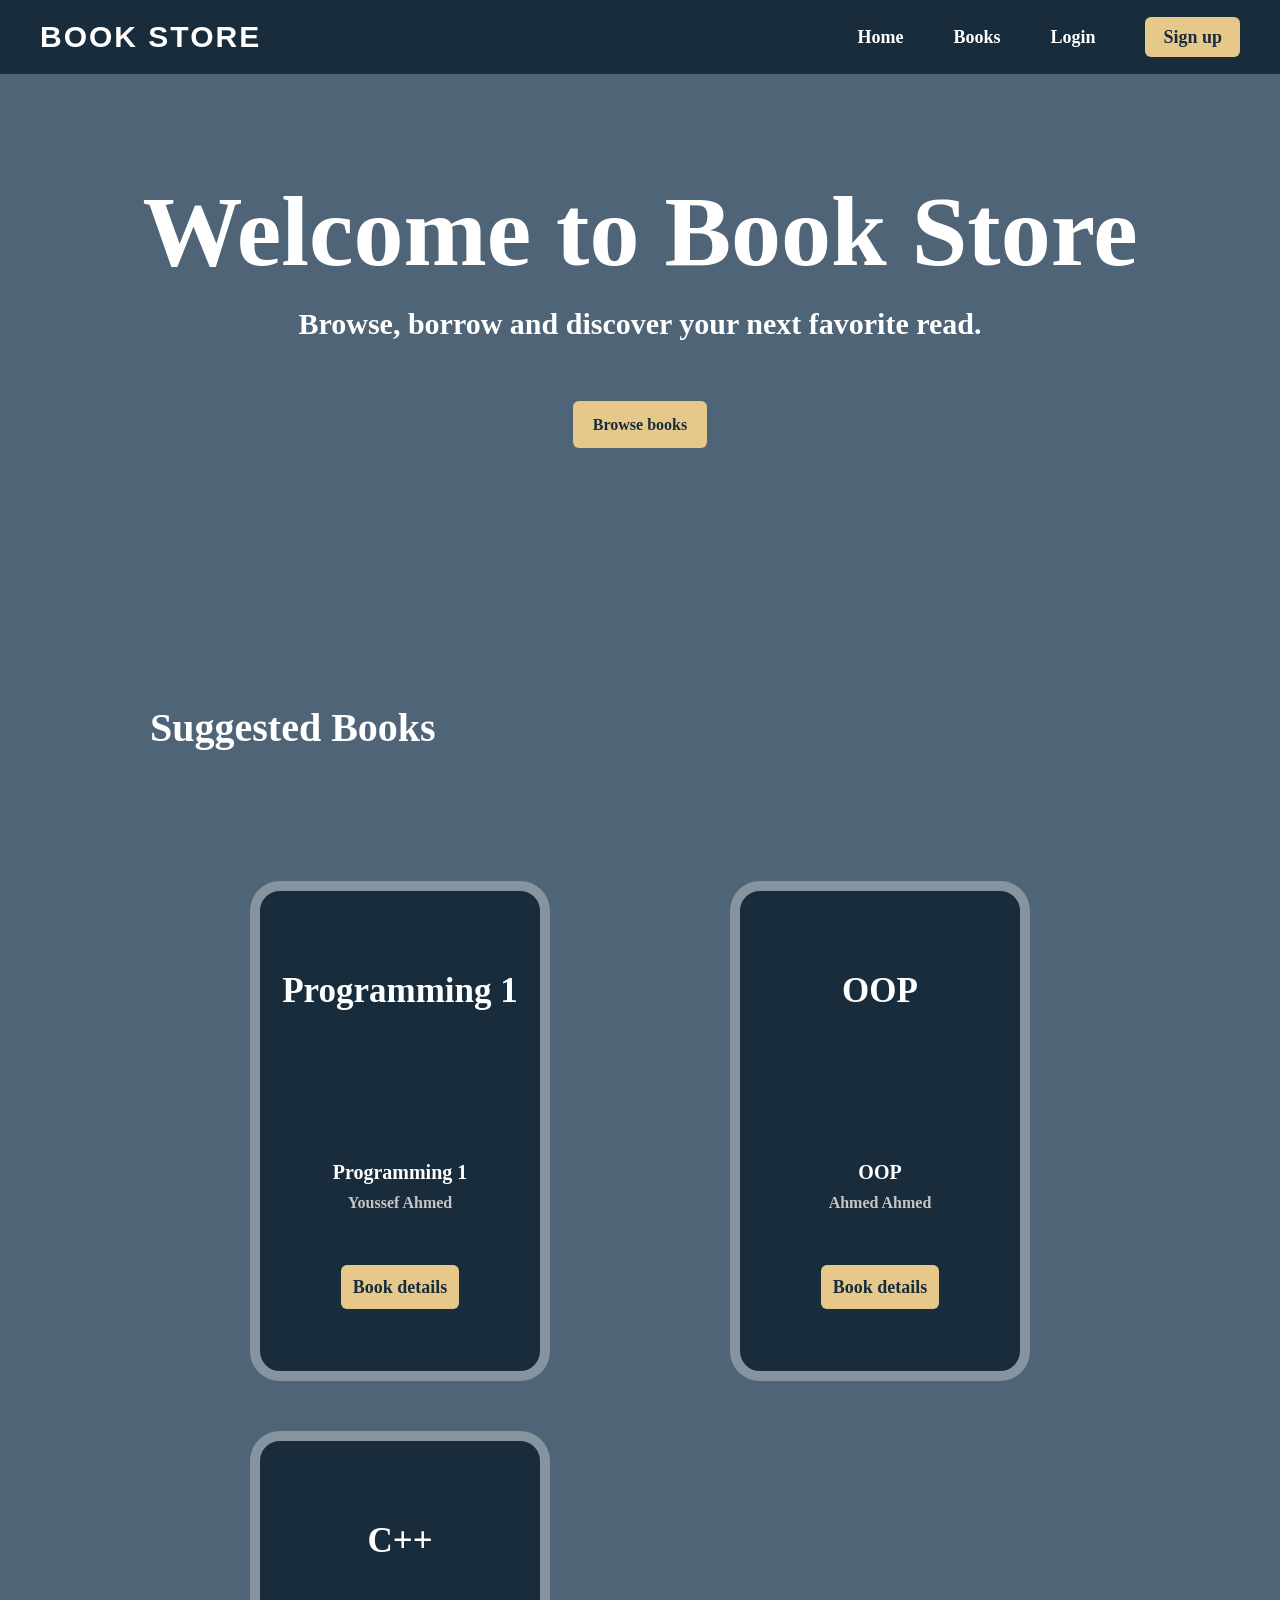
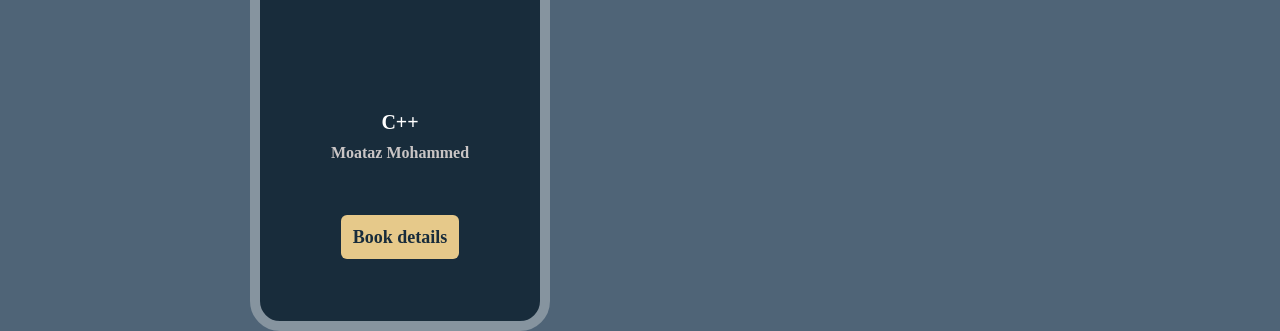
==== index.html @ b62359c9 "Index file" ====
<!DOCTYPE html>
<html lang="en">

<head>
    <meta charset="UTF-8">
    <meta name="viewport" content="width=device-width, initial-scale=1.0">
    <link rel="stylesheet" href="style.css">
    <title>Online Library</title>
</head>

<body>
    <header>
        <nav class="navbar">
            <a href="index.html" class="logo">Book Store</a>
            <div class="Links">
                <li><a href="index.html">Home</a></li>
                <li><a href="#">Books</a></li>
                <li><a href="#">Login</a></li>
                <li><a href="#" class="signup">Sign up</a></li>
            </div>
        </nav>
    </header>
    <div class="welcome">
        <h1>Welcome to Book Store <br></h1>
        <br>
        <p class="desc">Browse, borrow and discover your next favorite read.</p>
        <div class="browse"><a href="#">Browse books</a></div>
        <p class="sugtext">Suggested Books</p>
        <div class="suggested">
            <div class="book1">
                Programming 1
                <br>
                <p class="name">Programming 1</p>
                <p class="author">Youssef Ahmed</p>
                <a href="#">Book details</a>
            </div>
            <div class="book2">
                OOP
                <br>
                <p class="name">OOP</p>
                <p class="author">Ahmed Ahmed</p>
                <a href="#">Book details</a>
            </div>
            <div class="book3">
                C++
                <br>
                <p class="name">C++</p>
                <p class="author">Moataz Mohammed</p>
                <a href="#">Book details</a>
            </div>
        </div>
    </div>
    <footer>

    </footer>
</body>

</html>
---- style.css ----
*{
    padding: 0;
    margin: 0;
    font-family:Georgia, 'Times New Roman', Times, serif;

}
body
{
    background-color: rgb(79, 100, 119);
}
header {
    background-color: #182c3b;
}
.navbar {
    max-width: 1200px;
    margin: auto auto;
    padding: 20px 5px;
    display: flex;
    justify-content: space-between;
    align-items: center;
    gap: 26px;
}
.logo {
    text-decoration: none;
    color: #ffffff;
    letter-spacing: 2px;
    text-transform: uppercase;
    font-weight:800;
    font-size:30px; 
    font-family: 'Franklin Gothic Medium', 'Arial Narrow', Arial, sans-serif;

}
.Links
{
    display: flex;
    justify-content:space-between;
    list-style-type: none;
    gap: 50px;
    flex-wrap: wrap;
}
.Links a{
    text-decoration: none;
    color:#ffffff;
    font-weight: 800;
    font-size: 18px;
    gap: 50px;
}
.Links .signup{
    background-color:#e6c98a ;
    color: #182c3b;
    padding: 10px 18px;
    border-radius: 6px;
    font-weight: bolder;
}
a:hover{
    color: gold;
}
.Links .signup:hover {
    background-color: #f0d9a5;
}
.welcome h1{
    color:#ffffff;
    font-weight: 900;
    font-size: 100px;
    text-align: center;
    font-family:Georgia, 'Times New Roman', Times, serif;
    padding-top: 100px;
    
}
.welcome .desc{
    color:#ffffff;
    font-weight: 900;
    font-family:Georgia, 'Times New Roman', Times, serif;
    font-size: 30px;
    text-align: center;
}
.welcome .browse{
    margin-top:75px ;
    text-align: center;
}
.welcome .browse a{
    background-color:#e6c98a ;
    text-decoration: none;
    color: #182c3b;
    font-weight: 900;
    padding: 15px 20px;
    border-radius: 6px;
}
.welcome .browse a:hover{
    background-color: #f0d9a5;
}
.welcome .sugtext{
    margin-top:270px ;
    color: #ffffff;
    font-size: 40px;
    font-weight: 900;
    padding-left: 150px;
    
}
.welcome .suggested {
    height: 500px;
    margin-top: 130px;
    display:flex;
    padding:0 250px;
    justify-content: space-between;
    gap: 50px;
    flex-direction:row;
    flex-wrap: wrap;
}
.suggested div{
    height: 400px;
    width:280px;
    border:solid 10px;
    border-radius: 30px;
    border-color: rgb(134, 148, 159);
    background-color: #182c3b;
    text-align: center;
    color:#ffffff;
    font-size: 35px;
    padding-top: 80px;
    font-weight: 900;
}
.suggested .book1 .name ,
.suggested .book2 .name ,
.suggested .book3 .name 
{
    padding-top: 150px;
    font-size: 20px;
    font-weight: 900;
}
.suggested .book1 .author,
.suggested .book2 .author,
.suggested .book3 .author
{
    padding-top: 10px;
    font-size: 16px;
    color: #c9c5c5;
    margin-bottom: 50px;
}
.suggested .book1 a,
.suggested .book2 a,
.suggested .book3 a{
    background-color:#e6c98a ;
    text-decoration: none;
    color: #182c3b;
    font-weight: 900;
    margin-top: 150px;
    padding: 12px;
    border-radius: 6px;
    font-size: 18px;
}
.suggested .book1 a:hover{
    background-color: #f0d9a5;
}
.suggested .book2 a:hover{
    background-color: #f0d9a5;
}
.suggested .book3 a:hover{
    background-color: #f0d9a5;
}
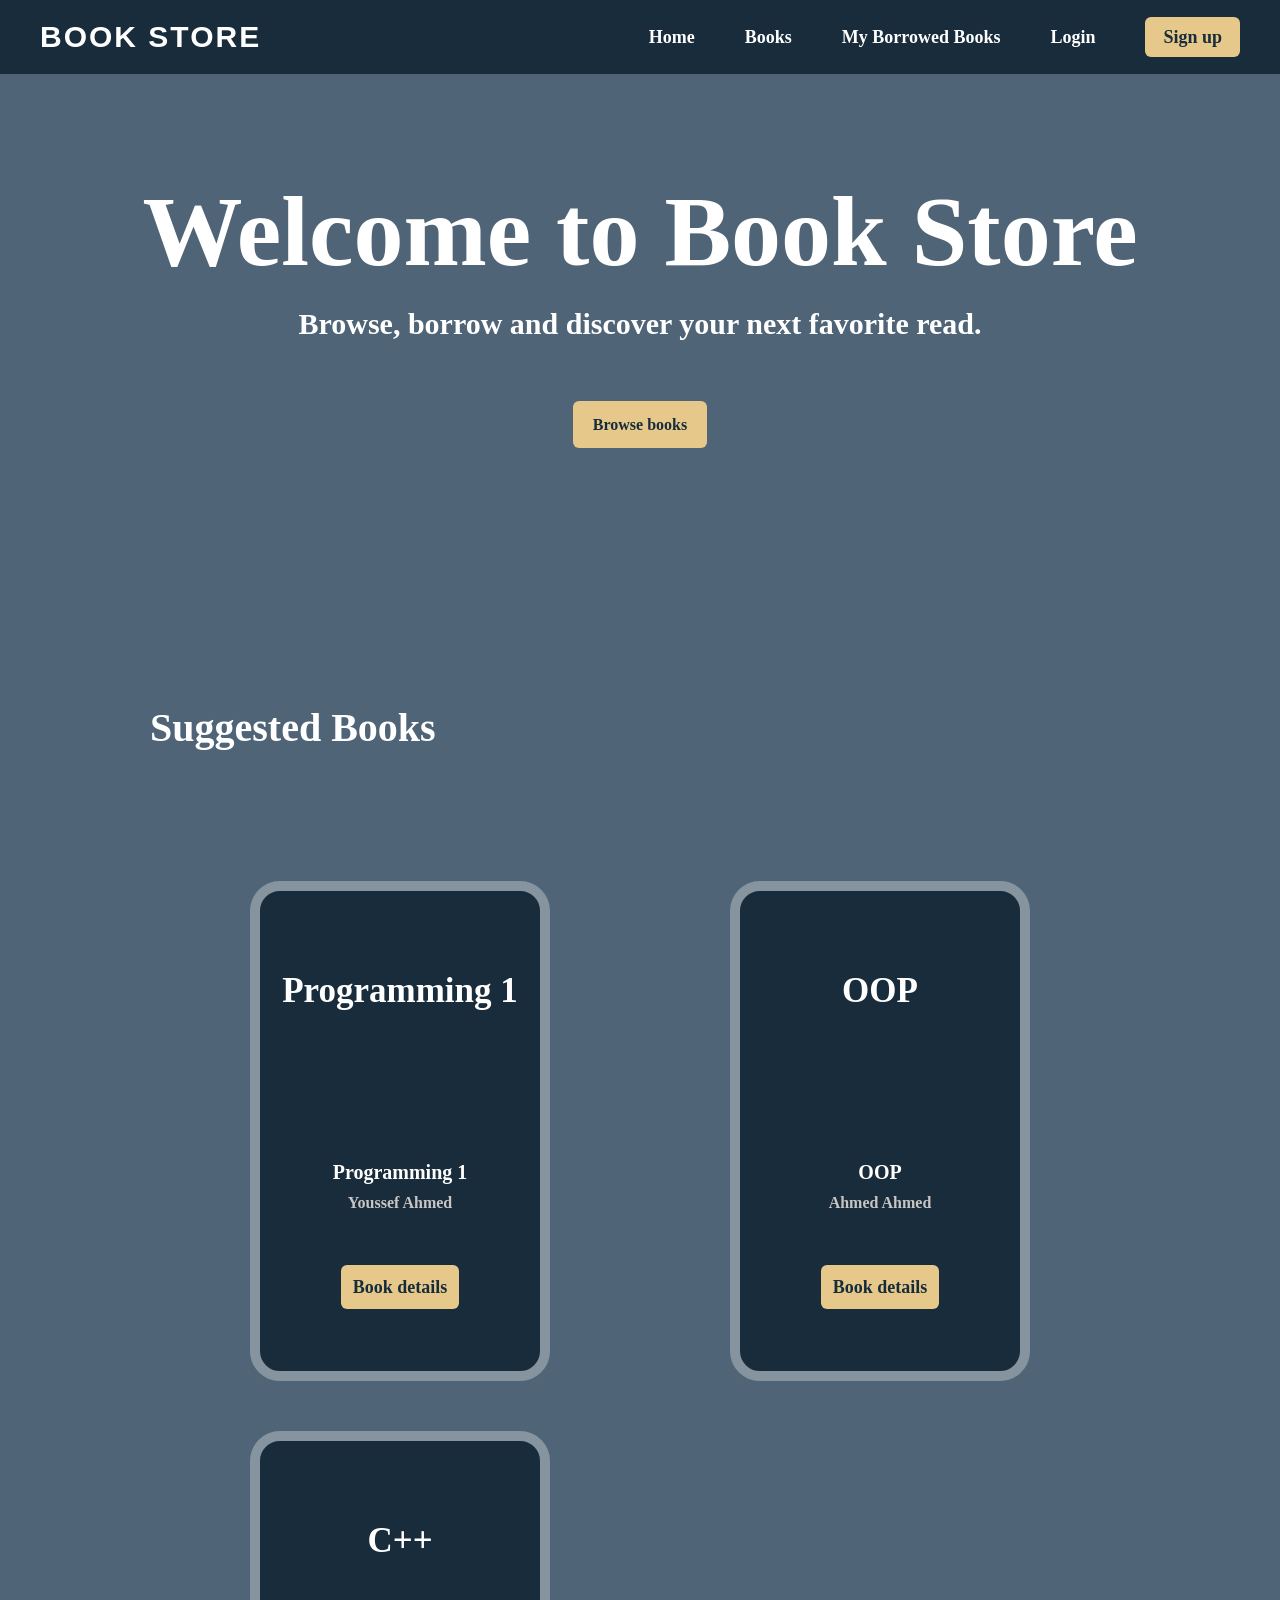
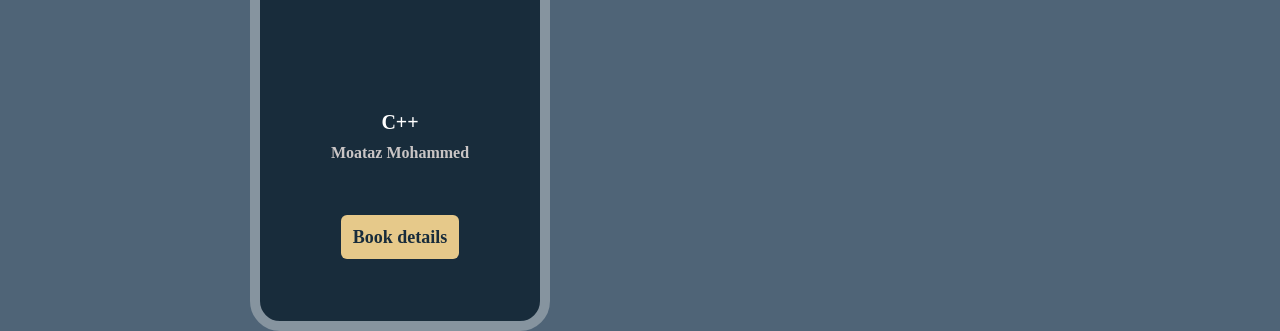
==== commit 3c7c5844: "Add files via upload" ====
--- a/index.html
+++ b/index.html
@@ -14,9 +14,10 @@
             <a href="index.html" class="logo">Book Store</a>
             <div class="Links">
                 <li><a href="index.html">Home</a></li>
-                <li><a href="#">Books</a></li>
-                <li><a href="#">Login</a></li>
-                <li><a href="#" class="signup">Sign up</a></li>
+                <li><a href="books.html">Books</a></li>
+                <li><a href="my-books.html">My Borrowed Books</a></li>
+                <li><a href="login.html">Login</a></li>
+                <li><a href="signup.html" class="signup">Sign up</a></li>
             </div>
         </nav>
     </header>
@@ -24,7 +25,7 @@
         <h1>Welcome to Book Store <br></h1>
         <br>
         <p class="desc">Browse, borrow and discover your next favorite read.</p>
-        <div class="browse"><a href="#">Browse books</a></div>
+        <div class="browse"><a href="books.html">Browse books</a></div>
         <p class="sugtext">Suggested Books</p>
         <div class="suggested">
             <div class="book1">
@@ -32,21 +33,21 @@
                 <br>
                 <p class="name">Programming 1</p>
                 <p class="author">Youssef Ahmed</p>
-                <a href="#">Book details</a>
+                <a href="book-details.html">Book details</a>
             </div>
             <div class="book2">
                 OOP
                 <br>
                 <p class="name">OOP</p>
                 <p class="author">Ahmed Ahmed</p>
-                <a href="#">Book details</a>
+                <a href="book-details.html">Book details</a>
             </div>
             <div class="book3">
                 C++
                 <br>
                 <p class="name">C++</p>
                 <p class="author">Moataz Mohammed</p>
-                <a href="#">Book details</a>
+                <a href="book-details.html">Book details</a>
             </div>
         </div>
     </div>
--- a/style.css
+++ b/style.css
@@ -157,4 +157,622 @@
 }
 .suggested .book3 a:hover{
     background-color: #f0d9a5;
-}+}
+
+
+/* ===== Added styles for Muhammad's Login and Sign Up pages ===== */
+
+.auth-page {
+    min-height: 75vh;
+    display: flex;
+    justify-content: center;
+    align-items: center;
+    padding: 50px 20px;
+}
+
+.auth-card {
+    width: 100%;
+    max-width: 500px;
+    padding: 35px;
+    border: 1px solid rgb(134, 148, 159);
+    border-radius: 20px;
+    background-color: #182c3b;
+    color: #ffffff;
+    box-shadow: 0 12px 30px rgba(0, 0, 0, 0.18);
+}
+
+.auth-card h1 {
+    margin-bottom: 12px;
+    color: #ffffff;
+    font-size: 38px;
+    text-align: center;
+}
+
+.auth-card .intro {
+    margin-bottom: 28px;
+    color: #d6dce1;
+    line-height: 1.6;
+    text-align: center;
+}
+
+.auth-card .eyebrow {
+    margin-bottom: 10px;
+    color: #e6c98a;
+    font-size: 12px;
+    font-weight: 800;
+    letter-spacing: 2px;
+    text-align: center;
+}
+
+.auth-card .form-group {
+    margin-bottom: 18px;
+}
+
+.auth-card .form-group label {
+    display: block;
+    margin-bottom: 8px;
+    color: #ffffff;
+    font-weight: 700;
+}
+
+.auth-card .form-group input,
+.auth-card .form-group select {
+    width: 100%;
+    min-height: 46px;
+    padding: 12px;
+    border: 1px solid #c7d0d8;
+    border-radius: 7px;
+    background-color: #ffffff;
+    color: #182c3b;
+    font-size: 15px;
+}
+
+.auth-card .form-group input:focus,
+.auth-card .form-group select:focus {
+    outline: 3px solid rgba(230, 201, 138, 0.45);
+    border-color: #e6c98a;
+}
+
+.auth-card .form-group small {
+    display: block;
+    margin-top: 7px;
+    color: #d6dce1;
+    font-size: 12px;
+    line-height: 1.5;
+}
+
+.auth-card .primary-button {
+    width: 100%;
+    margin-top: 5px;
+    padding: 14px 18px;
+    border: none;
+    border-radius: 7px;
+    background-color: #e6c98a;
+    color: #182c3b;
+    font-size: 16px;
+    font-weight: 900;
+    cursor: pointer;
+}
+
+.auth-card .primary-button:hover {
+    background-color: #f0d9a5;
+}
+
+.auth-card .form-message {
+    margin-top: 14px;
+    font-size: 14px;
+    line-height: 1.5;
+}
+
+.auth-card .form-message:empty {
+    display: none;
+}
+
+.auth-card .form-message.success {
+    color: #e4f4e8;
+}
+
+.auth-card .form-message.error {
+    color: #ffd0d0;
+}
+
+.auth-card .switch-page {
+    margin-top: 24px;
+    color: #d6dce1;
+    line-height: 1.6;
+    text-align: center;
+}
+
+.auth-card .switch-page a,
+.auth-card .back-link {
+    color: #e6c98a;
+    font-weight: 800;
+    text-decoration: none;
+}
+
+.auth-card .switch-page a:hover,
+.auth-card .back-link:hover {
+    text-decoration: underline;
+}
+
+.auth-card .back-link {
+    display: block;
+    margin-top: 20px;
+    text-align: center;
+}
+
+@media (max-width: 600px) {
+    .auth-page {
+        padding: 28px 14px;
+    }
+
+    .auth-card {
+        padding: 25px 20px;
+    }
+
+    .auth-card h1 {
+        font-size: 30px;
+    }
+}
+
+/* ===== Added styles for Ahmed's Books page ===== */
+
+
+.search-container {
+    display: flex;
+    justify-content: center;
+    align-items: center;
+    gap: 10px;
+    margin: 30px 0;
+}
+
+.search-container input {
+    width: 300px;
+    padding: 12px;
+    border: 1px solid #ccc;
+    border-radius: 8px;
+    outline: none;
+}
+
+.search-container input:focus {
+    border-color: #2563eb;
+}
+
+.search-container button {
+    padding: 12px 20px;
+    background-color: #e6c98a;
+    color: white;
+    border: none;
+    border-radius: 8px;
+    cursor: pointer;
+}
+
+.search-container button:hover {
+    background-color: #f0d9a5;
+}
+
+
+.filter-container {
+    display: flex;
+    align-items: center;
+    justify-content: center;
+    gap: 15px;
+    margin-top: 40px;
+    margin-bottom: 30px;
+}
+
+.filter-container label {
+    color: #ffffff;
+    font-size: 20px;
+    font-weight: 900;
+}
+
+.filter-container select {
+    width: 220px;
+    padding: 12px;
+    border: 2px solid rgb(134, 148, 159);
+    border-radius: 8px;
+    background-color: #182c3b;
+    color: #ffffff;
+    font-size: 16px;
+    cursor: pointer;
+}
+
+.filter-container select:focus {
+    outline: none;
+    border-color: #e6c98a;
+}
+
+.filter-container select option {
+    background-color: #182c3b;
+    color: #ffffff;
+}
+
+
+.cards {
+    height: 500px;
+    margin-top: 130px;
+    display:flex;
+    padding:0 250px;
+    justify-content: space-between;
+    gap: 50px;
+    flex-direction:row;
+    flex-wrap: wrap;
+}
+
+.book-card {
+    height: 400px;
+    width:280px;
+    border:solid 10px;
+    border-radius: 30px;
+    border-color: rgb(134, 148, 159);
+    background-color: #182c3b;
+    text-align: center;
+    color:#ffffff;
+    font-size: 35px;
+    padding-top: 80px;
+    font-weight: 900;
+}
+
+.book-card .name {
+    padding-top: 150px;
+    font-size: 20px;
+    font-weight: 900;
+}
+
+.book-card .author {
+    padding-top: 10px;
+    font-size: 16px;
+    color: #c9c5c5;
+    margin-bottom: 50px;
+}
+
+.book-card a {
+    background-color:#e6c98a ;
+    text-decoration: none;
+    color: #182c3b;
+    font-weight: 900;
+    margin-top: 150px;
+    padding: 12px;
+    border-radius: 6px;
+    font-size: 18px;
+}
+
+.book-card a:hover {
+    background-color: #f0d9a5;
+}
+
+
+/* ===== Book Details page (book-details.html) Amr ===== */
+
+.details-page {
+    max-width: 1000px;
+    margin: 0 auto;
+    padding: 50px 20px 70px;
+}
+
+.details-card {
+    display: flex;
+    gap: 40px;
+    margin-bottom: 40px;
+    padding: 35px;
+    border: 1px solid rgb(134, 148, 159);
+    border-radius: 20px;
+    background-color: #182c3b;
+    color: #ffffff;
+}
+
+.details-card:last-child {
+    margin-bottom: 0;
+}
+
+.book-cover {
+    width: 260px;
+    height: 360px;
+    display: flex;
+    justify-content: center;
+    align-items: center;
+    padding: 20px;
+    border: 10px solid rgb(134, 148, 159);
+    border-radius: 30px;
+    background-color: #0f1f2b;
+    color: #ffffff;
+    font-size: 28px;
+    font-weight: 900;
+    text-align: center;
+}
+
+.details-info {
+    flex: 1;
+}
+
+.details-info h1 {
+    margin-bottom: 18px;
+    color: #ffffff;
+    font-size: 40px;
+    font-weight: 900;
+}
+
+.status-badge {
+    display: inline-block;
+    margin-bottom: 22px;
+    padding: 7px 16px;
+    border-radius: 50px;
+    font-size: 14px;
+    font-weight: 800;
+}
+
+.status-badge.available {
+    background-color: #2e7d4f;
+    color: #e4f4e8;
+}
+
+.status-badge.borrowed {
+    background-color: #8a3b3b;
+    color: #ffd0d0;
+}
+
+.meta-list {
+    margin-bottom: 22px;
+    border-top: 1px solid rgba(255, 255, 255, 0.12);
+}
+
+.meta-row {
+    display: flex;
+    gap: 15px;
+    padding: 12px 0;
+    border-bottom: 1px solid rgba(255, 255, 255, 0.12);
+}
+
+.meta-row dt {
+    width: 110px;
+    color: #c9c5c5;
+    font-weight: 700;
+}
+
+.meta-row dd {
+    flex: 1;
+    color: #ffffff;
+}
+
+.description {
+    margin-bottom: 28px;
+}
+
+.description h2 {
+    margin-bottom: 8px;
+    color: #e6c98a;
+    font-size: 18px;
+}
+
+.description p {
+    color: #d6dce1;
+    line-height: 1.7;
+}
+
+.borrow-button {
+    padding: 14px 30px;
+    border: none;
+    border-radius: 7px;
+    background-color: #e6c98a;
+    color: #182c3b;
+    font-size: 16px;
+    font-weight: 900;
+    cursor: pointer;
+}
+
+.borrow-button:hover {
+    background-color: #f0d9a5;
+}
+
+.status-note {
+    padding: 14px 16px;
+    border-left: 5px solid #c76a6a;
+    border-radius: 6px;
+    background-color: rgba(138, 59, 59, 0.25);
+    color: #ffd0d0;
+    line-height: 1.6;
+}
+
+.status-note strong {
+    display: block;
+    margin-bottom: 4px;
+}
+
+@media (max-width: 800px) {
+    .details-card {
+        flex-direction: column;
+        align-items: center;
+        padding: 25px 20px;
+    }
+
+    .book-cover {
+        width: 220px;
+        height: 300px;
+        font-size: 24px;
+    }
+
+    .details-info {
+        width: 100%;
+    }
+
+    .details-info h1 {
+        font-size: 30px;
+    }
+
+    .meta-row {
+        flex-direction: column;
+        gap: 4px;
+    }
+
+    .meta-row dt {
+        width: auto;
+    }
+
+    .borrow-button {
+        width: 100%;
+    }
+}
+
+
+/* ===== My Borrowed Books page (my-books.html) omar ===== */
+
+.my-books-page {
+    max-width: 1000px;
+    margin: 0 auto;
+    padding: 50px 20px 70px;
+}
+
+.my-books-page .page-title {
+    margin-bottom: 30px;
+    color: #ffffff;
+    font-size: 42px;
+    font-weight: 900;
+    text-align: center;
+}
+
+.table-wrap {
+    margin-bottom: 30px;
+    overflow-x: auto;
+    border: 1px solid rgb(134, 148, 159);
+    border-radius: 20px;
+    background-color: #182c3b;
+}
+
+.books-table {
+    width: 100%;
+    border-collapse: collapse;
+    color: #ffffff;
+    text-align: left;
+}
+
+.books-table th {
+    padding: 18px 20px;
+    color: #e6c98a;
+    font-size: 14px;
+    letter-spacing: 1px;
+    text-transform: uppercase;
+    border-bottom: 1px solid rgba(255, 255, 255, 0.15);
+}
+
+.books-table td {
+    padding: 18px 20px;
+    border-bottom: 1px solid rgba(255, 255, 255, 0.08);
+    vertical-align: middle;
+}
+
+.books-table tbody tr:last-child td {
+    border-bottom: none;
+}
+
+.books-table .action-cell,
+.books-table th.action-cell {
+    text-align: center;
+}
+
+.books-table .status-badge {
+    margin-bottom: 0;
+    padding: 6px 14px;
+    font-size: 13px;
+}
+
+.books-table .status-badge.borrowed {
+    background-color: #b8892e;
+    color: #fff4d6;
+}
+
+.books-table .status-badge.returned {
+    background-color: #2e7d4f;
+    color: #e4f4e8;
+}
+
+.return-button {
+    padding: 10px 18px;
+    border: none;
+    border-radius: 7px;
+    background-color: #e6c98a;
+    color: #182c3b;
+    font-size: 15px;
+    font-weight: 900;
+    white-space: nowrap;
+    cursor: pointer;
+}
+
+.return-button:hover {
+    background-color: #f0d9a5;
+}
+
+.return-message {
+    margin-bottom: 18px;
+    padding: 14px 18px;
+    border-left: 5px solid #4ea36f;
+    border-radius: 6px;
+    background-color: rgba(46, 125, 79, 0.3);
+    color: #e4f4e8;
+    line-height: 1.6;
+}
+
+.return-message strong {
+    display: block;
+}
+
+.my-books-state {
+    margin-bottom: 45px;
+}
+
+.empty-state {
+    max-width: 560px;
+    margin: 0 auto;
+    padding: 50px 35px;
+    border: 2px dashed rgb(134, 148, 159);
+    border-radius: 20px;
+    background-color: #182c3b;
+    color: #ffffff;
+    text-align: center;
+}
+
+.empty-state h2 {
+    margin-bottom: 10px;
+    font-size: 28px;
+}
+
+.empty-state p {
+    margin-bottom: 25px;
+    color: #d6dce1;
+    line-height: 1.7;
+}
+
+.empty-state a {
+    display: inline-block;
+    padding: 14px 26px;
+    border-radius: 7px;
+    background-color: #e6c98a;
+    color: #182c3b;
+    font-weight: 900;
+    text-decoration: none;
+}
+
+.empty-state a:hover {
+    background-color: #f0d9a5;
+    color: #182c3b;
+}
+
+.catalog-link {
+    text-align: center;
+}
+
+.catalog-link a {
+    color: #ffffff;
+    font-weight: 800;
+    text-decoration: none;
+}
+
+.catalog-link a:hover {
+    color: gold;
+}
+
+@media (max-width: 700px) {
+    .my-books-page .page-title {
+        font-size: 32px;
+    }
+}
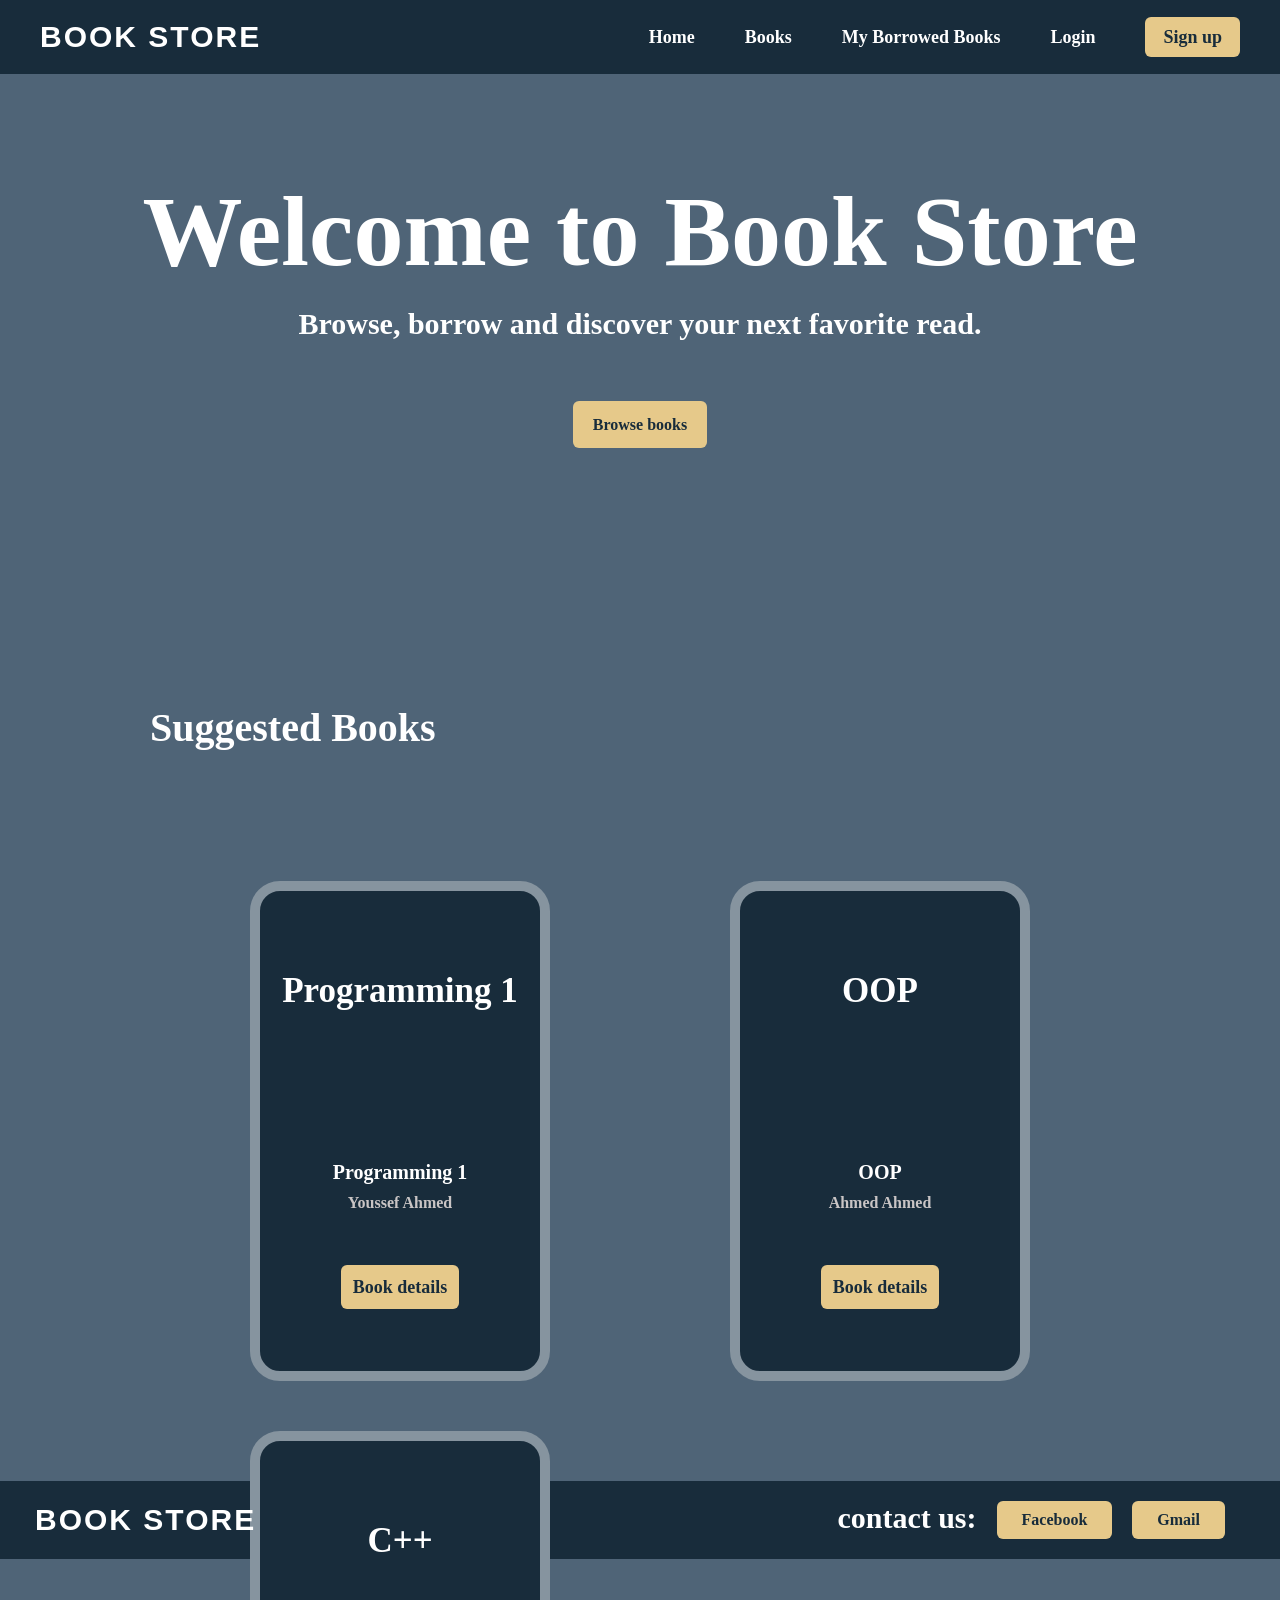
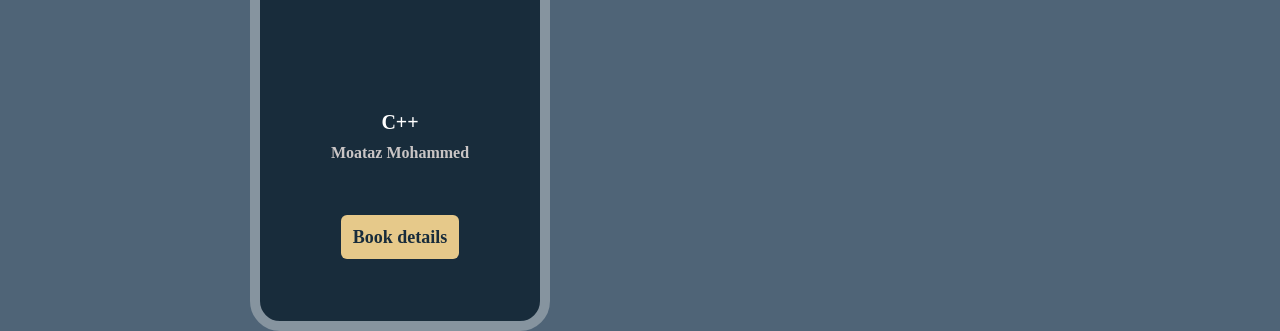
==== commit 89e83f85: "Phase 1" ====
--- a/index.html
+++ b/index.html
@@ -52,7 +52,15 @@
         </div>
     </div>
     <footer>
-
+        <div class="foot">
+            <a href="index.html" class="logofoot">Book Store</a>
+            <div class="contact">
+                <p>contact us: </p>
+                <a href="http://www.facebook.com">Facebook</a>
+                <a href="mailto:youssefah3531@gmail.com">Gmail</a>
+            </div>
+            
+        </div>
     </footer>
 </body>
 
--- a/style.css
+++ b/style.css
@@ -158,6 +158,50 @@
 .suggested .book3 a:hover{
     background-color: #f0d9a5;
 }
+footer{
+    background-color: #182c3b;
+    margin-top: 100px;
+}
+.foot{
+    padding: auto auto;
+    margin: auto auto;
+    padding: 20px 5px;
+    display: flex;
+    justify-content: space-between;
+    align-items: center;
+    gap: 26px;
+}
+.logofoot{
+    text-decoration: none;
+    color: #ffffff;
+    letter-spacing: 2px;
+    text-transform: uppercase;
+    font-weight:800;
+    font-size:30px; 
+    font-family: 'Franklin Gothic Medium', 'Arial Narrow', Arial, sans-serif;
+    padding-left: 30px;
+}
+.contact{
+    display: flex;
+    gap:20px;
+    padding-right: 50px;
+}
+.contact p{
+    color:#ffffff;
+    font-size: 30px;
+    font-weight: 900;
+}
+.foot .contact a{
+    background-color:#e6c98a ;
+    text-decoration: none;
+    color: #182c3b;
+    padding: 10px 25px;
+    border-radius: 6px;
+    font-weight: bolder;
+}
+.contact a:hover{
+    background-color: #f0d9a5;
+}
 
 
 /* ===== Added styles for Muhammad's Login and Sign Up pages ===== */
@@ -776,3 +820,248 @@
         font-size: 32px;
     }
 }
+/* ===== Added styles for moataz's admin page ===== */
+
+.dashboard {
+    max-width: 1200px;
+    margin: 60px auto;
+    color:white;
+}
+
+.dashboard h1 {
+    font-size: 42px;
+    font-weight: 900;
+    margin-bottom: 12px;
+}
+
+/* Search and Add New Book button */
+
+.controls {
+    display: flex;
+    justify-content:space-between;
+    align-items: center;
+    gap: 20px;
+    margin-bottom: 30px;
+}
+
+.controls input {
+    width: 100%;
+    padding: 14px 16px;
+    border: 2px solid gray;
+    border-radius: 8px;
+    background-color:white;
+    color: #182c3b;
+    font-size: 16px;
+    outline: none;
+}
+
+.controls input:focus {
+    border-color: #e6c98a;
+}
+
+.add-btn {
+    background-color: #e6c98a;
+    color: #182c3b;
+    text-decoration: none;
+    padding: 14px 20px;
+    border-radius: 8px;
+    font-weight: 900;
+    white-space: nowrap;
+}
+
+.add-btn:hover {
+    background-color: #f0d9a5;
+    color: #182c3b;
+}
+
+/* Books Table */
+
+.table {
+    width: 100%;
+    border-collapse: collapse;
+    background-color: #182c3b;
+    border: 2px solid #182c3b;
+    border-radius: 12px;
+    overflow: hidden;
+    color: white;
+}
+
+.table th {
+    background-color: #243e52;
+    color: #e6c98a;
+    font-size: 17px;
+    font-weight: 900;
+}
+
+.table th,.table td {
+    padding: 20px 15px;
+    text-align: center;
+    border-bottom: 1px solid rgb(75, 96, 115);
+}
+
+.table tbody tr:hover {
+    background-color: #294357;
+}
+
+/* Book Status */
+
+.available,.borrowed {
+    display: inline-block;
+    padding: 7px 12px;
+    border-radius: 20px;
+    font-size: 13px;
+    font-weight: 900;
+}
+
+.available {
+    background-color: #d9f5e5;
+    color: #17653d;
+}
+
+.borrowed {
+    background-color: #fff0cf;
+    color: #8a5a00;
+}
+
+/* Actions */
+
+.table td a {
+    color: #e6c98a;
+    text-decoration: none;
+    font-weight: 900;
+    margin-right: 10px;
+}
+
+.table td a:hover {
+    color: #f0d9a5;
+}
+
+.table td button {
+    background-color: #a94444;
+    color: white;
+    border: none;
+    padding: 8px 12px;
+    border-radius: 6px;
+    font-weight: 800;
+    cursor: pointer;
+}
+
+.table td button:hover {
+    background-color: #c65a5a;
+}
+
+
+/* Add and Update pages */
+
+.add-main {
+    padding-top: 40px;
+}
+
+.add-card {
+    background-color: #182c3b;
+    color: white;
+    width: 750px;
+    margin: auto;
+    padding: 30px;
+    border-radius: 10px;
+}
+
+.add-card h2 {
+    color: #e6c98a;
+    margin-bottom: 10px;
+}
+
+.add-card p {
+    margin-bottom: 25px;
+}
+
+
+.form-content {
+    display: flex;
+    gap: 30px;
+}
+
+.book-info {
+    width: 70%;
+}
+
+.book-cover {
+    width: 30%;
+}
+
+
+.book-info label,
+.book-cover label {
+    display: block;
+    margin-bottom: 8px;
+}
+
+.book-info input,
+.book-info textarea {
+    width: 100%;
+    padding: 10px;
+    margin-bottom: 15px;
+    box-sizing: border-box;
+    border: none;
+    border-radius: 5px;
+    outline: none;
+    border: 2px solid gray;
+    color: #182c3b;
+    font-size: 16px;
+}
+.book-info input:focus,
+.book-info textarea:focus{
+border-color: #e6c98a ;
+}
+
+.book-info textarea {
+    height: 80px;
+    resize: none;
+}
+
+
+.image-box {
+    background-color: white;
+    height: 250px;
+    margin-bottom: 15px;
+    border-radius: 5px;
+    display: flex;
+    justify-content: center;
+    align-items: center;
+    color: gray;
+}
+
+
+.buttons {
+    display: flex;
+    gap: 15px;
+    margin-top: 25px;
+}
+
+.buttons a,
+.buttons button {
+    width: 50%;
+    padding: 12px;
+    text-align: center;
+    border-radius: 5px;
+    font-size: 16px;
+    cursor: pointer;
+}
+
+.buttons a {
+    color: white;
+    text-decoration: none;
+    border: 1px solid white;
+}
+.buttons a:hover{
+    background-color: #243e52;
+}
+
+.buttons button {
+    background-color: #e6c98a;
+    color: #182c3b;
+    border: none;
+}
+.buttons button:hover{
+    background-color: #f0d9a5;
+}
